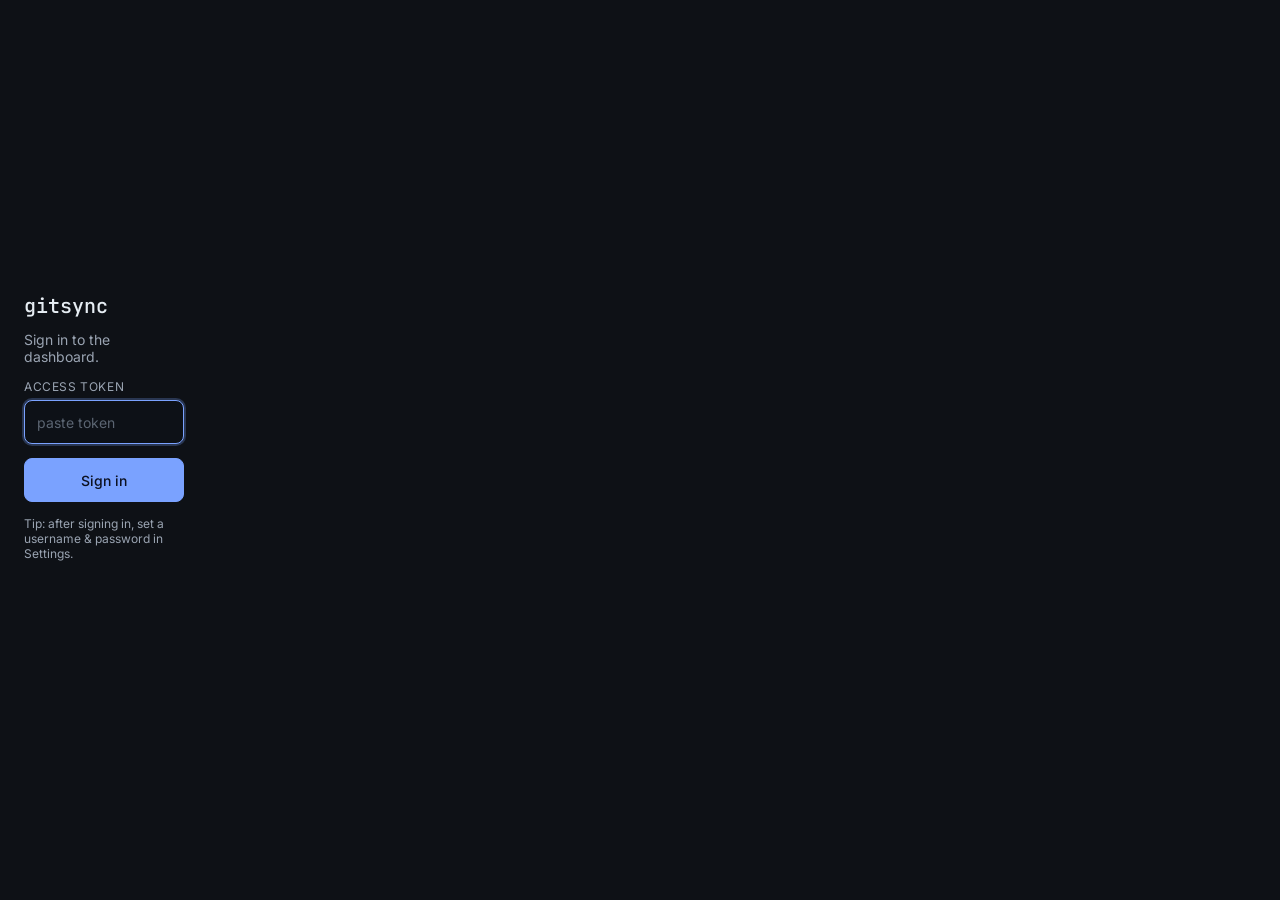
==== gitsync/webui/index.html @ 8d373f04 "Add web UI (gitsync web) and a Docker image Everything the TUI does, now from a browser on :7765, pl" ====
<!doctype html>
<html lang="en">
<head>
  <meta charset="utf-8">
  <meta name="viewport" content="width=device-width, initial-scale=1">
  <title>gitsync · Dashboard</title>
  <link rel="stylesheet" href="https://fonts.googleapis.com/css2?family=Inter:wght@400;500;600&family=JetBrains+Mono:wght@400;500&display=swap">
  <link rel="stylesheet" href="style.css">
</head>
<body data-page="dashboard">
  <div class="app" id="app"></div>
  <script src="app.js"></script>
  <script src="pages/dashboard.js"></script>
</body>
</html>
---- gitsync/webui/style.css ----
/* gitsync web UI — dark, terminal-flavoured.
   Base (vars, layout, components) is taken verbatim from the design
   reference so the two never drift; the "extended" section below adds
   forms, tables, state messages and viewers in the same language. */
:root{
  --bg:#0e1116; --side:#0b0e13; --panel:#161b22; --line:#262d37; --line2:#2f3947;
  --text:#e6edf3; --muted:#9aa4b2; --nav:#aab4c2; --accent:#7aa2ff;
  --ok:#4ade80; --bad:#f87171; --warn:#fbbf24;
  --sans:Inter,system-ui,sans-serif; --mono:"JetBrains Mono",ui-monospace,monospace;
}
*{box-sizing:border-box}
body{margin:0}
.app{display:grid;grid-template-columns:208px 1fr;min-height:100vh;background:var(--bg);color:var(--text);font:14px var(--sans)}

/* sidebar */
.side{border-right:1px solid var(--line);padding:20px 12px;display:flex;flex-direction:column;gap:4px;background:var(--side)}
.logo{font:500 16px var(--mono);padding:0 10px 16px}
.nav{display:block;padding:9px 10px;min-height:40px;border-radius:8px;color:var(--nav);text-decoration:none}
.nav:hover{background:#141a24}
.nav.on{background:#1b2230;color:#fff}

/* layout */
.main{padding:24px 28px;display:flex;flex-direction:column;gap:20px;min-width:0}
.bar{display:flex;justify-content:space-between;align-items:center;gap:12px;flex-wrap:wrap}
.actions{display:flex;gap:10px;flex-wrap:wrap}
h1{margin:0;font-size:22px;font-weight:600}
.sub{margin-top:4px}
.grid{display:grid;gap:16px;grid-template-columns:repeat(auto-fit,minmax(240px,1fr))}

/* components */
.btn{min-height:44px;padding:0 18px;border-radius:8px;border:1px solid var(--line2);background:var(--panel);color:var(--text);font:500 14px var(--sans);cursor:pointer}
.btn:hover{border-color:var(--accent)}
.btn:focus-visible{outline:2px solid var(--accent);outline-offset:2px}
.btn.primary{background:var(--accent);border-color:var(--accent);color:#0b1020}
.btn.danger{border-color:#7f2d2d;color:#fca5a5}
.btn.danger:hover{border-color:var(--bad)}
.btn.sm{min-height:34px;padding:0 12px;font-size:13px}
.btn:disabled{opacity:.5;cursor:not-allowed}
.card{background:var(--panel);border:1px solid var(--line);border-radius:12px;padding:16px;min-width:0}
.label{font-size:12px;color:var(--muted);text-transform:uppercase;letter-spacing:.06em;margin:0 0 10px}
.chip{display:inline-block;padding:3px 9px;margin:0 6px 6px 0;border:1px solid var(--line2);border-radius:99px;font-size:12px;color:#cbd5e1}
.chip.paused{border-style:dashed;border-color:#6b5a1f;color:var(--warn)}
.row{display:flex;justify-content:space-between;gap:12px;align-items:center}
.stack{display:flex;flex-direction:column;gap:10px}
.dot{display:inline-block;width:8px;height:8px;margin-right:8px;border-radius:50%;background:var(--ok);flex:none}
.dot.bad{background:var(--bad)}
.dot.warn{background:var(--warn)}
.dot.off{background:var(--muted)}
.progress{height:8px;border-radius:99px;background:var(--line);overflow:hidden}
.progress>span{display:block;height:100%;background:var(--accent);transition:width .2s}
.big{font-size:28px;font-weight:600}
.spark{margin-top:14px;letter-spacing:2px;color:var(--accent)}
.log{line-height:1.8;overflow-x:auto;white-space:nowrap}
.route-title{font-weight:600;font-size:16px}
.flow{display:flex;flex-wrap:wrap;gap:10px;align-items:center;margin-top:14px}

/* text helpers */
.mono{font-family:var(--mono);font-size:12.5px}
.ok{color:var(--ok)} .bad{color:var(--bad)} .warn{color:var(--warn)} .muted{color:var(--muted)}
a{color:var(--accent)}

/* phone width: sidebar becomes a scrolling tab strip */
@media (max-width:720px){
  .app{grid-template-columns:1fr}
  .side{flex-direction:row;overflow-x:auto;border-right:0;border-bottom:1px solid var(--line)}
  .logo{display:none}
  .nav{white-space:nowrap}
  .main{padding:16px}
}

/* ---------------------------------------------------------------- extended */

/* forms */
.field{display:flex;flex-direction:column;gap:6px;margin-bottom:14px}
.field>label{font-size:12px;color:var(--muted);text-transform:uppercase;letter-spacing:.05em}
.field .hint{font-size:12px;color:var(--muted)}
input[type=text],input[type=password],input[type=number],select,textarea{
  width:100%;min-height:44px;padding:0 12px;border-radius:8px;
  border:1px solid var(--line2);background:#0d1117;color:var(--text);
  font:14px var(--sans)}
textarea{min-height:80px;padding:10px 12px;resize:vertical;font-family:var(--mono);font-size:12.5px}
input:focus,select:focus,textarea:focus{outline:none;border-color:var(--accent);box-shadow:0 0 0 2px rgba(122,162,255,.25)}
input::placeholder{color:#5b6572}
.check{display:flex;align-items:center;gap:10px;min-height:44px}
.check input{width:18px;height:18px;accent-color:var(--accent)}
.form-grid{display:grid;gap:0 16px;grid-template-columns:1fr 1fr}
@media (max-width:720px){.form-grid{grid-template-columns:1fr}}

/* tables */
table{width:100%;border-collapse:collapse}
th,td{text-align:left;padding:10px 8px;border-bottom:1px solid var(--line);vertical-align:middle}
th{font-size:12px;color:var(--muted);text-transform:uppercase;letter-spacing:.05em;font-weight:500}
tr:last-child td{border-bottom:0}
td .mono{color:#cbd5e1}

/* badges */
.badge{display:inline-block;padding:2px 8px;border-radius:6px;font-size:12px;font-weight:500;border:1px solid var(--line2)}
.badge.ok{color:var(--ok);border-color:#24513a}
.badge.bad{color:var(--bad);border-color:#6b2b2b}
.badge.warn{color:var(--warn);border-color:#6b5a1f}
.badge.muted{color:var(--muted)}

/* state messages */
.state{padding:24px;text-align:center;color:var(--muted)}
.state.error{color:var(--bad)}
.empty{color:var(--muted);font-style:italic}
.spinner{display:inline-block;width:16px;height:16px;border:2px solid var(--line2);border-top-color:var(--accent);border-radius:50%;animation:spin .8s linear infinite;vertical-align:-3px;margin-right:8px}
@keyframes spin{to{transform:rotate(360deg)}}

/* toast */
#toast{position:fixed;left:50%;bottom:24px;transform:translateX(-50%);display:flex;flex-direction:column;gap:8px;z-index:50;pointer-events:none}
.toast{background:#1b2230;border:1px solid var(--line2);border-radius:10px;padding:10px 16px;font-size:13px;box-shadow:0 8px 24px rgba(0,0,0,.4);max-width:80vw}
.toast.ok{border-color:#24513a} .toast.bad{border-color:#6b2b2b} .toast.warn{border-color:#6b5a1f}

/* login gate */
.login-wrap{min-height:100vh;display:flex;align-items:center;justify-content:center;padding:24px}
.login{width:100%;max-width:380px}
.login .logo{font:500 20px var(--mono);padding:0 0 8px}

/* job / log viewer */
.viewer{background:#0d1117;border:1px solid var(--line);border-radius:10px;padding:12px;font-family:var(--mono);font-size:12.5px;line-height:1.7;max-height:60vh;overflow:auto;white-space:pre-wrap;word-break:break-word}
.viewer .l-ok{color:var(--ok)} .viewer .l-bad{color:var(--bad)} .viewer .l-warn{color:var(--warn)} .viewer .l-head{color:var(--text);font-weight:600}
.kv{display:grid;grid-template-columns:max-content 1fr;gap:6px 16px}
.kv dt{color:var(--muted)} .kv dd{margin:0}
.inline{display:flex;gap:10px;align-items:center;flex-wrap:wrap}
.grow{flex:1;min-width:0}
.nowrap{white-space:nowrap}
.mt{margin-top:14px} .mb{margin-bottom:14px}
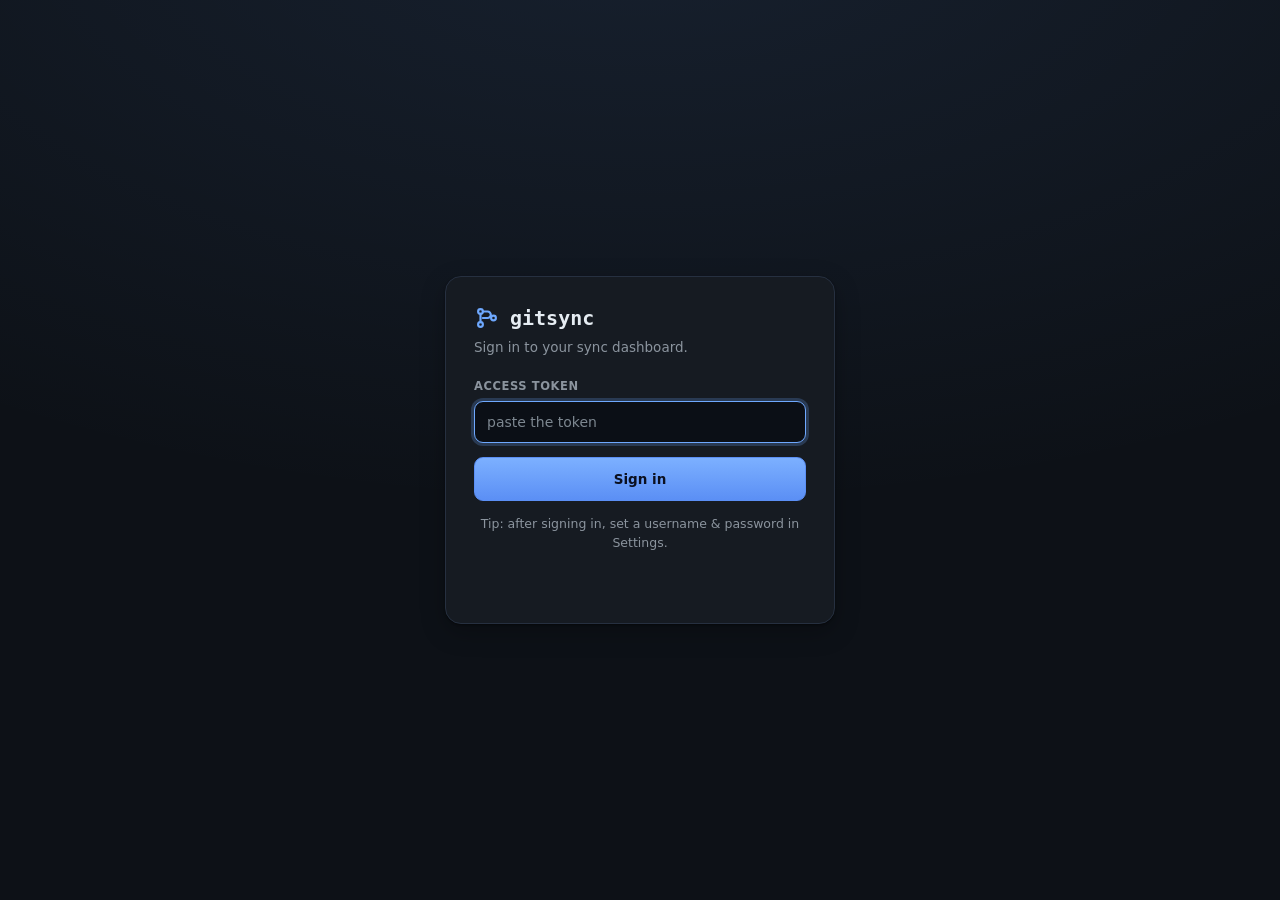
==== commit e70a29bb: "Review pass: fix every web-UI finding, harden, and 10/10 the UX (1.10.0) A fleet of reviewers (corre" ====
--- a/gitsync/webui/index.html
+++ b/gitsync/webui/index.html
@@ -4,7 +4,6 @@
   <meta charset="utf-8">
   <meta name="viewport" content="width=device-width, initial-scale=1">
   <title>gitsync · Dashboard</title>
-  <link rel="stylesheet" href="https://fonts.googleapis.com/css2?family=Inter:wght@400;500;600&family=JetBrains+Mono:wght@400;500&display=swap">
   <link rel="stylesheet" href="style.css">
 </head>
 <body data-page="dashboard">
--- a/gitsync/webui/style.css
+++ b/gitsync/webui/style.css
@@ -1,128 +1,195 @@
-/* gitsync web UI — dark, terminal-flavoured.
-   Base (vars, layout, components) is taken verbatim from the design
-   reference so the two never drift; the "extended" section below adds
-   forms, tables, state messages and viewers in the same language. */
+/* gitsync web UI — polished dark theme.
+   Keeps the design reference's variable + class names (so page renderers
+   keep working) and elevates everything: a real app shell (icon sidebar +
+   sticky top bar), refined cards/tables/forms, skeleton loaders, toasts. */
 :root{
-  --bg:#0e1116; --side:#0b0e13; --panel:#161b22; --line:#262d37; --line2:#2f3947;
-  --text:#e6edf3; --muted:#9aa4b2; --nav:#aab4c2; --accent:#7aa2ff;
-  --ok:#4ade80; --bad:#f87171; --warn:#fbbf24;
-  --sans:Inter,system-ui,sans-serif; --mono:"JetBrains Mono",ui-monospace,monospace;
+  --bg:#0d1117; --side:#010409; --panel:#161b22; --panel2:#1b2230; --hover:#1f2632;
+  --line:#263040; --line2:#333f4f;
+  --text:#e6edf3; --muted:#8b949e; --nav:#c9d1d9;
+  --accent:#6ea8fe; --accent-strong:#4f8ff7; --accent-ink:#0b1020;
+  --ok:#3fb950; --bad:#f85149; --warn:#d29922;
+  --sans:Inter,system-ui,-apple-system,Segoe UI,Roboto,sans-serif;
+  --mono:"JetBrains Mono",ui-monospace,SFMono-Regular,Menlo,monospace;
+  --shadow:0 1px 2px rgba(0,0,0,.4),0 8px 24px rgba(0,0,0,.25);
+  --radius:12px;
 }
 *{box-sizing:border-box}
-body{margin:0}
-.app{display:grid;grid-template-columns:208px 1fr;min-height:100vh;background:var(--bg);color:var(--text);font:14px var(--sans)}
+html,body{margin:0;padding:0}
+body{background:var(--bg);color:var(--text);font:14px/1.5 var(--sans);-webkit-font-smoothing:antialiased}
+a{color:var(--accent);text-decoration:none}
+a:hover{text-decoration:underline}
+
+/* ---------------------------------------------------------- app shell */
+.shell{display:grid;grid-template-columns:232px 1fr;min-height:100vh}
+.content{display:flex;flex-direction:column;min-width:0;min-height:100vh}
 
 /* sidebar */
-.side{border-right:1px solid var(--line);padding:20px 12px;display:flex;flex-direction:column;gap:4px;background:var(--side)}
-.logo{font:500 16px var(--mono);padding:0 10px 16px}
-.nav{display:block;padding:9px 10px;min-height:40px;border-radius:8px;color:var(--nav);text-decoration:none}
-.nav:hover{background:#141a24}
-.nav.on{background:#1b2230;color:#fff}
+.side{border-right:1px solid var(--line);padding:16px 12px;display:flex;flex-direction:column;gap:2px;background:var(--side);position:sticky;top:0;height:100vh;overflow-y:auto}
+.logo{font:600 17px var(--mono);padding:6px 10px 14px;display:flex;align-items:center;gap:9px;color:var(--text)}
+.logo .mark{width:22px;height:22px;color:var(--accent)}
+.nav{display:flex;align-items:center;gap:11px;padding:9px 10px;min-height:44px;border-radius:9px;color:var(--nav);font-weight:500;position:relative}
+.nav:hover{background:var(--hover);text-decoration:none}
+.nav svg{width:18px;height:18px;flex:none;opacity:.9}
+.nav.on{background:linear-gradient(90deg,rgba(110,168,254,.16),rgba(110,168,254,.04));color:#fff}
+.nav.on::before{content:"";position:absolute;left:0;top:8px;bottom:8px;width:3px;border-radius:0 3px 3px 0;background:var(--accent)}
+.nav.on svg{color:var(--accent);opacity:1}
+.side .foot{margin-top:auto;padding-top:14px;border-top:1px solid var(--line);display:flex;flex-direction:column;gap:2px}
+.side .foot .meta{font:500 11px var(--mono);color:var(--muted);padding:4px 10px 8px}
 
-/* layout */
-.main{padding:24px 28px;display:flex;flex-direction:column;gap:20px;min-width:0}
-.bar{display:flex;justify-content:space-between;align-items:center;gap:12px;flex-wrap:wrap}
-.actions{display:flex;gap:10px;flex-wrap:wrap}
-h1{margin:0;font-size:22px;font-weight:600}
-.sub{margin-top:4px}
-.grid{display:grid;gap:16px;grid-template-columns:repeat(auto-fit,minmax(240px,1fr))}
+/* top bar */
+.top{position:sticky;top:0;z-index:30;display:flex;align-items:center;gap:12px;padding:10px 22px;background:rgba(13,17,23,.82);backdrop-filter:blur(10px);border-bottom:1px solid var(--line)}
+.top .brand{font:600 15px var(--mono);display:flex;align-items:center;gap:8px;color:var(--text)}
+.top .brand svg{width:20px;height:20px;color:var(--accent)}
+.top .spacer{flex:1}
+.status{display:inline-flex;align-items:center;gap:8px;padding:5px 12px;border-radius:99px;background:var(--panel);border:1px solid var(--line);font-size:12.5px;color:var(--muted);white-space:nowrap}
+.status .pip{width:8px;height:8px;border-radius:50%;background:var(--muted);flex:none}
+.status.live .pip{background:var(--accent);box-shadow:0 0 0 0 rgba(110,168,254,.6);animation:pulse 1.4s infinite}
+.status.live{color:var(--text)}
+.status.ok .pip{background:var(--ok)}
+@keyframes pulse{70%{box-shadow:0 0 0 7px rgba(110,168,254,0)}100%{box-shadow:0 0 0 0 rgba(110,168,254,0)}}
+.topbar-progress{position:absolute;left:0;bottom:-1px;height:2px;width:0;background:linear-gradient(90deg,var(--accent),var(--accent-strong));transition:width .25s ease;z-index:31}
 
-/* components */
-.btn{min-height:44px;padding:0 18px;border-radius:8px;border:1px solid var(--line2);background:var(--panel);color:var(--text);font:500 14px var(--sans);cursor:pointer}
-.btn:hover{border-color:var(--accent)}
+/* main */
+.main{padding:24px 28px 48px;display:flex;flex-direction:column;gap:20px;min-width:0;flex:1}
+
+/* page header */
+.bar{display:flex;justify-content:space-between;align-items:flex-end;gap:14px;flex-wrap:wrap}
+.bar h1{margin:0;font-size:24px;font-weight:650;letter-spacing:-.01em}
+.bar .sub{margin-top:4px;color:var(--muted);font-size:13.5px}
+.actions{display:flex;gap:10px;flex-wrap:wrap;align-items:center}
+
+/* ---------------------------------------------------------- components */
+.btn{display:inline-flex;align-items:center;justify-content:center;gap:7px;min-height:44px;padding:0 16px;border-radius:9px;border:1px solid var(--line2);background:var(--panel);color:var(--text);font:550 13.5px var(--sans);cursor:pointer;transition:border-color .15s,background .15s,transform .05s;white-space:nowrap}
+.btn:hover{border-color:var(--accent);background:var(--hover)}
+.btn:active{transform:translateY(1px)}
 .btn:focus-visible{outline:2px solid var(--accent);outline-offset:2px}
-.btn.primary{background:var(--accent);border-color:var(--accent);color:#0b1020}
-.btn.danger{border-color:#7f2d2d;color:#fca5a5}
-.btn.danger:hover{border-color:var(--bad)}
-.btn.sm{min-height:34px;padding:0 12px;font-size:13px}
+.btn svg{width:16px;height:16px}
+.btn.primary{background:linear-gradient(180deg,#7cb0ff,#5b8ff5);border-color:#5b8ff5;color:var(--accent-ink);font-weight:650}
+.btn.primary:hover{filter:brightness(1.06)}
+.btn.danger{border-color:#5d2b2b;color:#ffb3b0}
+.btn.danger:hover{border-color:var(--bad);background:rgba(248,81,73,.08)}
+.btn.ghost{background:transparent}
+.btn.sm{min-height:40px;padding:0 12px;font-size:12.5px;border-radius:8px}
+.btn.icon{padding:0;width:40px;min-height:40px}
 .btn:disabled{opacity:.5;cursor:not-allowed}
-.card{background:var(--panel);border:1px solid var(--line);border-radius:12px;padding:16px;min-width:0}
-.label{font-size:12px;color:var(--muted);text-transform:uppercase;letter-spacing:.06em;margin:0 0 10px}
-.chip{display:inline-block;padding:3px 9px;margin:0 6px 6px 0;border:1px solid var(--line2);border-radius:99px;font-size:12px;color:#cbd5e1}
+
+.card{background:var(--panel);border:1px solid var(--line);border-radius:var(--radius);padding:18px;min-width:0;box-shadow:var(--shadow)}
+.card .card-head{display:flex;align-items:center;justify-content:space-between;gap:12px;margin-bottom:14px}
+.label{font-size:11.5px;color:var(--muted);text-transform:uppercase;letter-spacing:.07em;margin:0 0 10px;font-weight:600}
+.chip{display:inline-flex;align-items:center;gap:5px;padding:3px 10px;margin:0 6px 6px 0;border:1px solid var(--line2);border-radius:99px;font-size:12px;color:#cbd5e1;background:var(--panel2)}
 .chip.paused{border-style:dashed;border-color:#6b5a1f;color:var(--warn)}
 .row{display:flex;justify-content:space-between;gap:12px;align-items:center}
-.stack{display:flex;flex-direction:column;gap:10px}
-.dot{display:inline-block;width:8px;height:8px;margin-right:8px;border-radius:50%;background:var(--ok);flex:none}
-.dot.bad{background:var(--bad)}
-.dot.warn{background:var(--warn)}
-.dot.off{background:var(--muted)}
+.stack{display:flex;flex-direction:column;gap:12px}
+.dot{display:inline-block;width:9px;height:9px;margin-right:9px;border-radius:50%;background:var(--ok);flex:none;box-shadow:0 0 6px rgba(63,185,80,.5)}
+.dot.bad{background:var(--bad);box-shadow:0 0 6px rgba(248,81,73,.5)}
+.dot.warn{background:var(--warn);box-shadow:0 0 6px rgba(210,153,34,.5)}
+.dot.off{background:var(--muted);box-shadow:none}
 .progress{height:8px;border-radius:99px;background:var(--line);overflow:hidden}
-.progress>span{display:block;height:100%;background:var(--accent);transition:width .2s}
-.big{font-size:28px;font-weight:600}
-.spark{margin-top:14px;letter-spacing:2px;color:var(--accent)}
-.log{line-height:1.8;overflow-x:auto;white-space:nowrap}
+.progress>span{display:block;height:100%;background:linear-gradient(90deg,var(--accent),var(--accent-strong));transition:width .25s ease}
+.big{font-size:30px;font-weight:650;letter-spacing:-.02em}
+.spark{margin-top:14px;letter-spacing:2px;color:var(--accent);font-family:var(--mono)}
+.log{line-height:1.85;overflow-x:auto;white-space:nowrap;font-family:var(--mono);font-size:12.5px}
 .route-title{font-weight:600;font-size:16px}
-.flow{display:flex;flex-wrap:wrap;gap:10px;align-items:center;margin-top:14px}
+.flow{display:flex;flex-wrap:wrap;gap:8px;align-items:center;margin-top:12px}
+.grid{display:grid;gap:16px;grid-template-columns:repeat(auto-fit,minmax(250px,1fr))}
 
 /* text helpers */
 .mono{font-family:var(--mono);font-size:12.5px}
 .ok{color:var(--ok)} .bad{color:var(--bad)} .warn{color:var(--warn)} .muted{color:var(--muted)}
-a{color:var(--accent)}
+.nowrap{white-space:nowrap}
+.mt{margin-top:14px} .mb{margin-bottom:14px}
+.grow{flex:1;min-width:0}
 
-/* phone width: sidebar becomes a scrolling tab strip */
-@media (max-width:720px){
-  .app{grid-template-columns:1fr}
-  .side{flex-direction:row;overflow-x:auto;border-right:0;border-bottom:1px solid var(--line)}
-  .logo{display:none}
-  .nav{white-space:nowrap}
-  .main{padding:16px}
-}
+/* ---------------------------------------------------------- forms */
+.field{display:flex;flex-direction:column;gap:6px;margin-bottom:14px}
+.field>label{font-size:11.5px;color:var(--muted);text-transform:uppercase;letter-spacing:.05em;font-weight:600}
+.field .hint{font-size:12px;color:var(--muted)}
+input[type=text],input[type=password],input[type=number],select,textarea{width:100%;min-height:42px;padding:0 12px;border-radius:9px;border:1px solid var(--line2);background:#0b0f16;color:var(--text);font:14px var(--sans);transition:border-color .15s,box-shadow .15s}
+textarea{min-height:88px;padding:10px 12px;resize:vertical;font-family:var(--mono);font-size:12.5px}
+input:focus,select:focus,textarea:focus{outline:none;border-color:var(--accent);box-shadow:0 0 0 3px rgba(110,168,254,.22)}
+input::placeholder{color:#7d8790}
+select{appearance:none;background-image:url("data:image/svg+xml;utf8,<svg xmlns='http://www.w3.org/2000/svg' width='12' height='12' viewBox='0 0 24 24' fill='none' stroke='%238b949e' stroke-width='2.5'><path d='M6 9l6 6 6-6'/></svg>");background-repeat:no-repeat;background-position:right 12px center;padding-right:34px}
+.check{display:flex;align-items:center;gap:10px;min-height:42px;cursor:pointer}
+.check input{width:17px;height:17px;accent-color:var(--accent);flex:none}
+.form-grid{display:grid;gap:0 18px;grid-template-columns:1fr 1fr}
 
-/* ---------------------------------------------------------------- extended */
-
-/* forms */
-.field{display:flex;flex-direction:column;gap:6px;margin-bottom:14px}
-.field>label{font-size:12px;color:var(--muted);text-transform:uppercase;letter-spacing:.05em}
-.field .hint{font-size:12px;color:var(--muted)}
-input[type=text],input[type=password],input[type=number],select,textarea{
-  width:100%;min-height:44px;padding:0 12px;border-radius:8px;
-  border:1px solid var(--line2);background:#0d1117;color:var(--text);
-  font:14px var(--sans)}
-textarea{min-height:80px;padding:10px 12px;resize:vertical;font-family:var(--mono);font-size:12.5px}
-input:focus,select:focus,textarea:focus{outline:none;border-color:var(--accent);box-shadow:0 0 0 2px rgba(122,162,255,.25)}
-input::placeholder{color:#5b6572}
-.check{display:flex;align-items:center;gap:10px;min-height:44px}
-.check input{width:18px;height:18px;accent-color:var(--accent)}
-.form-grid{display:grid;gap:0 16px;grid-template-columns:1fr 1fr}
-@media (max-width:720px){.form-grid{grid-template-columns:1fr}}
-
-/* tables */
+/* ---------------------------------------------------------- tables */
 table{width:100%;border-collapse:collapse}
-th,td{text-align:left;padding:10px 8px;border-bottom:1px solid var(--line);vertical-align:middle}
-th{font-size:12px;color:var(--muted);text-transform:uppercase;letter-spacing:.05em;font-weight:500}
+th,td{text-align:left;padding:11px 10px;border-bottom:1px solid var(--line);vertical-align:middle}
+th{font-size:11.5px;color:var(--muted);text-transform:uppercase;letter-spacing:.05em;font-weight:600}
+tbody tr{transition:background .12s}
+tbody tr:hover{background:var(--hover)}
 tr:last-child td{border-bottom:0}
 td .mono{color:#cbd5e1}
 
-/* badges */
-.badge{display:inline-block;padding:2px 8px;border-radius:6px;font-size:12px;font-weight:500;border:1px solid var(--line2)}
-.badge.ok{color:var(--ok);border-color:#24513a}
-.badge.bad{color:var(--bad);border-color:#6b2b2b}
-.badge.warn{color:var(--warn);border-color:#6b5a1f}
+/* ---------------------------------------------------------- badges */
+.badge{display:inline-flex;align-items:center;gap:5px;padding:2px 9px;border-radius:7px;font-size:12px;font-weight:600;border:1px solid var(--line2);background:var(--panel2)}
+.badge.ok{color:var(--ok);border-color:#24513a;background:rgba(63,185,80,.08)}
+.badge.bad{color:var(--bad);border-color:#5d2b2b;background:rgba(248,81,73,.08)}
+.badge.warn{color:var(--warn);border-color:#5d4a1f;background:rgba(210,153,34,.08)}
 .badge.muted{color:var(--muted)}
 
-/* state messages */
-.state{padding:24px;text-align:center;color:var(--muted)}
+/* ---------------------------------------------------------- states */
+.state{padding:28px;text-align:center;color:var(--muted)}
 .state.error{color:var(--bad)}
 .empty{color:var(--muted);font-style:italic}
-.spinner{display:inline-block;width:16px;height:16px;border:2px solid var(--line2);border-top-color:var(--accent);border-radius:50%;animation:spin .8s linear infinite;vertical-align:-3px;margin-right:8px}
+.empty-state{text-align:center;padding:36px 20px;color:var(--muted)}
+.empty-state svg{width:40px;height:40px;margin-bottom:12px;opacity:.5}
+.empty-state .t{font-weight:600;color:var(--text);margin-bottom:4px}
+.spinner{display:inline-block;width:16px;height:16px;border:2px solid var(--line2);border-top-color:var(--accent);border-radius:50%;animation:spin .7s linear infinite;vertical-align:-3px;margin-right:8px}
 @keyframes spin{to{transform:rotate(360deg)}}
 
-/* toast */
-#toast{position:fixed;left:50%;bottom:24px;transform:translateX(-50%);display:flex;flex-direction:column;gap:8px;z-index:50;pointer-events:none}
-.toast{background:#1b2230;border:1px solid var(--line2);border-radius:10px;padding:10px 16px;font-size:13px;box-shadow:0 8px 24px rgba(0,0,0,.4);max-width:80vw}
-.toast.ok{border-color:#24513a} .toast.bad{border-color:#6b2b2b} .toast.warn{border-color:#6b5a1f}
+/* skeleton loaders */
+.skel{background:linear-gradient(90deg,var(--panel2) 25%,var(--line) 37%,var(--panel2) 63%);background-size:400% 100%;animation:shimmer 1.4s ease infinite;border-radius:6px;height:12px}
+.skel.w40{width:40%} .skel.w60{width:60%} .skel.w80{width:80%} .skel.title{height:18px;width:50%;margin-bottom:14px}
+.skel-row{height:14px;margin-bottom:10px}
+@keyframes shimmer{0%{background-position:100% 50%}100%{background-position:0 50%}}
+.skel-card{padding:18px}
 
-/* login gate */
-.login-wrap{min-height:100vh;display:flex;align-items:center;justify-content:center;padding:24px}
-.login{width:100%;max-width:380px}
-.login .logo{font:500 20px var(--mono);padding:0 0 8px}
-
-/* job / log viewer */
-.viewer{background:#0d1117;border:1px solid var(--line);border-radius:10px;padding:12px;font-family:var(--mono);font-size:12.5px;line-height:1.7;max-height:60vh;overflow:auto;white-space:pre-wrap;word-break:break-word}
+/* ---------------------------------------------------------- viewers */
+.viewer{background:#0b0f16;border:1px solid var(--line);border-radius:10px;padding:14px;font-family:var(--mono);font-size:12.5px;line-height:1.75;max-height:60vh;overflow:auto;white-space:pre-wrap;word-break:break-word}
 .viewer .l-ok{color:var(--ok)} .viewer .l-bad{color:var(--bad)} .viewer .l-warn{color:var(--warn)} .viewer .l-head{color:var(--text);font-weight:600}
-.kv{display:grid;grid-template-columns:max-content 1fr;gap:6px 16px}
+.kv{display:grid;grid-template-columns:max-content 1fr;gap:7px 18px}
 .kv dt{color:var(--muted)} .kv dd{margin:0}
 .inline{display:flex;gap:10px;align-items:center;flex-wrap:wrap}
-.grow{flex:1;min-width:0}
-.nowrap{white-space:nowrap}
-.mt{margin-top:14px} .mb{margin-bottom:14px}
+
+/* ---------------------------------------------------------- toasts */
+#toast{position:fixed;top:16px;right:16px;display:flex;flex-direction:column;gap:10px;z-index:100;pointer-events:none;max-width:min(360px,90vw)}
+.toast{display:flex;align-items:center;gap:10px;background:var(--panel2);border:1px solid var(--line2);border-left-width:3px;border-radius:10px;padding:11px 15px;font-size:13px;box-shadow:var(--shadow);animation:toastin .25s ease}
+.toast.ok{border-left-color:var(--ok)} .toast.bad{border-left-color:var(--bad)} .toast.warn{border-left-color:var(--warn)}
+.toast svg{width:17px;height:17px;flex:none}
+.toast.ok svg{color:var(--ok)} .toast.bad svg{color:var(--bad)} .toast.warn svg{color:var(--warn)}
+@keyframes toastin{from{opacity:0;transform:translateX(20px)}to{opacity:1;transform:none}}
+
+/* ---------------------------------------------------------- login */
+.login-wrap{min-height:100vh;display:flex;align-items:center;justify-content:center;padding:24px;background:radial-gradient(1200px 600px at 50% -10%,rgba(110,168,254,.10),transparent)}
+.login{width:100%;max-width:390px;background:var(--panel);border:1px solid var(--line);border-radius:16px;padding:28px;box-shadow:var(--shadow)}
+.login .logo{font:600 20px var(--mono);padding:0 0 6px;display:flex;align-items:center;gap:10px}
+.login .logo .mark{width:26px;height:26px;color:var(--accent)}
+.login .lead{color:var(--muted);font-size:13.5px;margin:0 0 20px}
+
+/* ---------------------------------------------------------- responsive */
+@media (max-width:860px){
+  .shell{grid-template-columns:1fr}
+  .side{position:static;height:auto;flex-direction:row;overflow-x:auto;border-right:0;border-bottom:1px solid var(--line);padding:8px 10px;gap:4px}
+  .side .logo,.side .foot{display:none}
+  .nav{white-space:nowrap;min-height:40px}
+  .nav.on::before{display:none}
+  .main{padding:16px}
+  .top{padding:9px 14px}
+  .top .status{font-size:11.5px;padding:4px 9px;max-width:42vw;overflow:hidden;text-overflow:ellipsis}
+  .form-grid{grid-template-columns:1fr}
+}
+
+/* skip link + skip target */
+.skip{position:absolute;left:-9999px;top:0;z-index:200;background:var(--accent);color:var(--accent-ink);padding:10px 16px;border-radius:0 0 8px 0;font-weight:600}
+.skip:focus{left:0}
+#main:focus{outline:none}
+
+/* respect reduced-motion: stop the infinite pip/shimmer animations */
+@media (prefers-reduced-motion: reduce){
+  .status.live .pip{animation:none}
+  .skel{animation:none}
+  .toast{animation:none}
+  .btn,.progress>span{transition:none}
+}
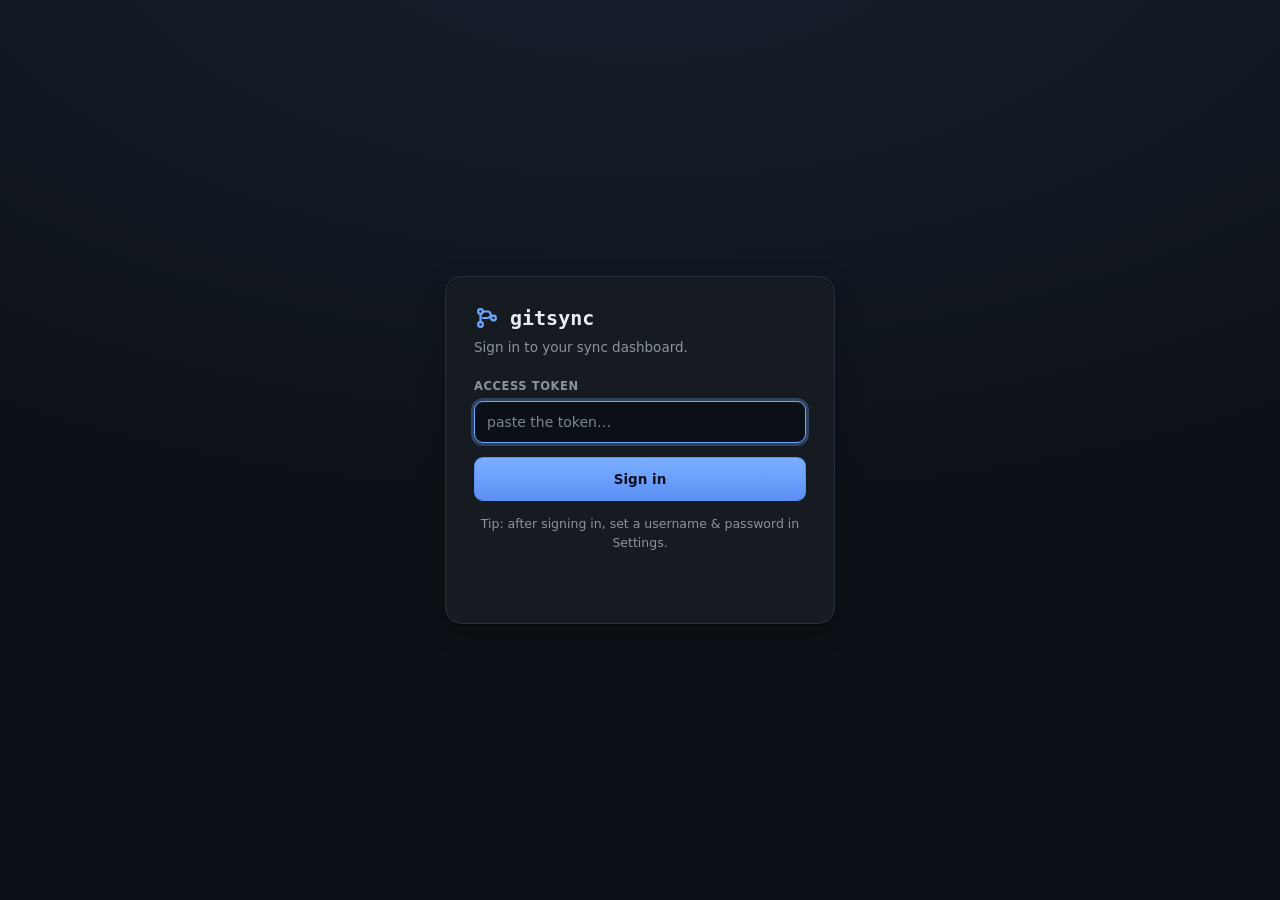
==== commit 88510e9f: "Align Web UI with Web Interface Guidelines and polish UX to 10/10 (1.9.8) Comprehensive design, a11y" ====
--- a/gitsync/webui/index.html
+++ b/gitsync/webui/index.html
@@ -1,8 +1,10 @@
 <!doctype html>
-<html lang="en">
+<html lang="en" style="color-scheme: dark">
 <head>
   <meta charset="utf-8">
   <meta name="viewport" content="width=device-width, initial-scale=1">
+  <meta name="color-scheme" content="dark">
+  <meta name="theme-color" content="#0d1117">
   <title>gitsync · Dashboard</title>
   <link rel="stylesheet" href="style.css">
 </head>
--- a/gitsync/webui/style.css
+++ b/gitsync/webui/style.css
@@ -3,6 +3,7 @@
    keep working) and elevates everything: a real app shell (icon sidebar +
    sticky top bar), refined cards/tables/forms, skeleton loaders, toasts. */
 :root{
+  color-scheme:dark;
   --bg:#0d1117; --side:#010409; --panel:#161b22; --panel2:#1b2230; --hover:#1f2632;
   --line:#263040; --line2:#333f4f;
   --text:#e6edf3; --muted:#8b949e; --nav:#c9d1d9;
@@ -14,7 +15,7 @@
   --radius:12px;
 }
 *{box-sizing:border-box}
-html,body{margin:0;padding:0}
+html,body{margin:0;padding:0;touch-action:manipulation;-webkit-tap-highlight-color:transparent}
 body{background:var(--bg);color:var(--text);font:14px/1.5 var(--sans);-webkit-font-smoothing:antialiased}
 a{color:var(--accent);text-decoration:none}
 a:hover{text-decoration:underline}
@@ -54,7 +55,7 @@
 
 /* page header */
 .bar{display:flex;justify-content:space-between;align-items:flex-end;gap:14px;flex-wrap:wrap}
-.bar h1{margin:0;font-size:24px;font-weight:650;letter-spacing:-.01em}
+.bar h1{margin:0;font-size:24px;font-weight:650;letter-spacing:-.01em;text-wrap:balance}
 .bar .sub{margin-top:4px;color:var(--muted);font-size:13.5px}
 .actions{display:flex;gap:10px;flex-wrap:wrap;align-items:center}
 
@@ -89,12 +90,13 @@
 .big{font-size:30px;font-weight:650;letter-spacing:-.02em}
 .spark{margin-top:14px;letter-spacing:2px;color:var(--accent);font-family:var(--mono)}
 .log{line-height:1.85;overflow-x:auto;white-space:nowrap;font-family:var(--mono);font-size:12.5px}
-.route-title{font-weight:600;font-size:16px}
+.route-title{font-weight:600;font-size:16px;text-wrap:balance}
 .flow{display:flex;flex-wrap:wrap;gap:8px;align-items:center;margin-top:12px}
 .grid{display:grid;gap:16px;grid-template-columns:repeat(auto-fit,minmax(250px,1fr))}
 
 /* text helpers */
-.mono{font-family:var(--mono);font-size:12.5px}
+.mono{font-family:var(--mono);font-size:12.5px;font-variant-numeric:tabular-nums}
+table,.status,.badge,.big,.chip,.kv{font-variant-numeric:tabular-nums}
 .ok{color:var(--ok)} .bad{color:var(--bad)} .warn{color:var(--warn)} .muted{color:var(--muted)}
 .nowrap{white-space:nowrap}
 .mt{margin-top:14px} .mb{margin-bottom:14px}
@@ -106,7 +108,8 @@
 .field .hint{font-size:12px;color:var(--muted)}
 input[type=text],input[type=password],input[type=number],select,textarea{width:100%;min-height:42px;padding:0 12px;border-radius:9px;border:1px solid var(--line2);background:#0b0f16;color:var(--text);font:14px var(--sans);transition:border-color .15s,box-shadow .15s}
 textarea{min-height:88px;padding:10px 12px;resize:vertical;font-family:var(--mono);font-size:12.5px}
-input:focus,select:focus,textarea:focus{outline:none;border-color:var(--accent);box-shadow:0 0 0 3px rgba(110,168,254,.22)}
+input:focus,select:focus,textarea:focus{border-color:var(--accent)}
+input:focus-visible,select:focus-visible,textarea:focus-visible{outline:none;border-color:var(--accent);box-shadow:0 0 0 3px rgba(110,168,254,.28)}
 input::placeholder{color:#7d8790}
 select{appearance:none;background-image:url("data:image/svg+xml;utf8,<svg xmlns='http://www.w3.org/2000/svg' width='12' height='12' viewBox='0 0 24 24' fill='none' stroke='%238b949e' stroke-width='2.5'><path d='M6 9l6 6 6-6'/></svg>");background-repeat:no-repeat;background-position:right 12px center;padding-right:34px}
 .check{display:flex;align-items:center;gap:10px;min-height:42px;cursor:pointer}
@@ -185,11 +188,24 @@
 .skip{position:absolute;left:-9999px;top:0;z-index:200;background:var(--accent);color:var(--accent-ink);padding:10px 16px;border-radius:0 0 8px 0;font-weight:600}
 .skip:focus{left:0}
 #main:focus{outline:none}
+#main:focus-visible{outline:2px solid var(--accent);outline-offset:2px}
+
+/* modal */
+.modal-backdrop{position:fixed;inset:0;background:rgba(0,0,0,.68);backdrop-filter:blur(6px);display:flex;align-items:center;justify-content:center;padding:18px;z-index:150;animation:fadein .15s ease}
+.modal{background:var(--panel);border:1px solid var(--line2);border-radius:14px;box-shadow:var(--shadow),0 20px 48px rgba(0,0,0,.5);width:100%;max-width:440px;overflow:hidden;animation:popin .18s cubic-bezier(.16,1,.3,1)}
+.modal-head{display:flex;align-items:center;justify-content:space-between;gap:12px;padding:16px 20px;border-bottom:1px solid var(--line)}
+.modal-title{font-size:15.5px;font-weight:650;margin:0;color:var(--text);text-wrap:balance}
+.modal-body{padding:18px 20px;color:var(--nav);font-size:13.5px;line-height:1.55}
+.modal-foot{display:flex;align-items:center;justify-content:flex-end;gap:10px;padding:14px 20px;border-top:1px solid var(--line);background:var(--panel2)}
+@keyframes fadein{from{opacity:0}to{opacity:1}}
+@keyframes popin{from{opacity:0;transform:scale(.96)}to{opacity:1;transform:none}}
 
 /* respect reduced-motion: stop the infinite pip/shimmer animations */
 @media (prefers-reduced-motion: reduce){
   .status.live .pip{animation:none}
   .skel{animation:none}
   .toast{animation:none}
+  .spinner{animation:none}
+  .modal-backdrop,.modal{animation:none;transition:none}
   .btn,.progress>span{transition:none}
 }
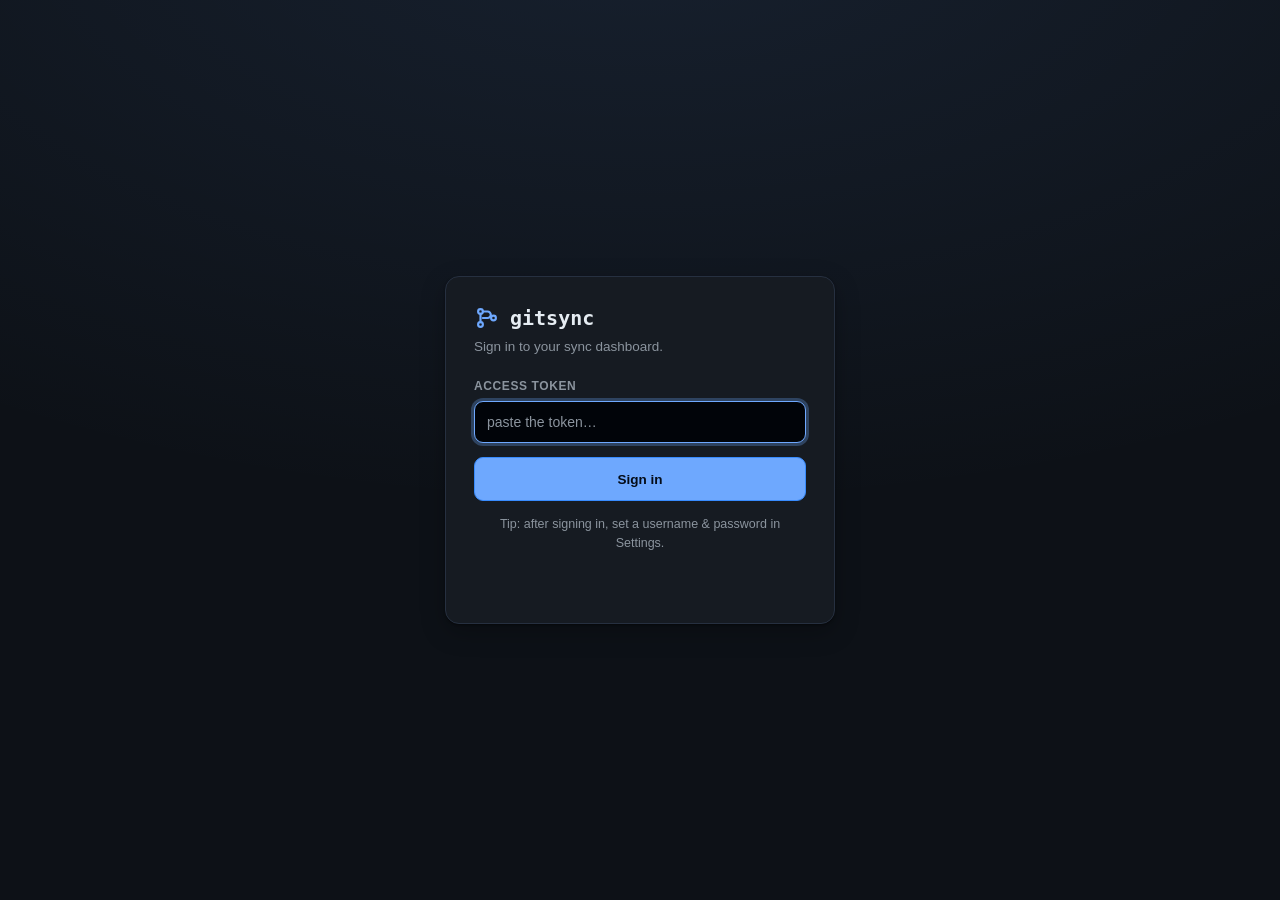
==== commit 4ef9248f: "polish(webui): favicon, dashboard version, card-label and quick-ref layout Found by driving the real" ====
--- a/gitsync/webui/index.html
+++ b/gitsync/webui/index.html
@@ -7,6 +7,7 @@
   <meta name="theme-color" content="#0d1117">
   <title>gitsync · Dashboard</title>
   <link rel="stylesheet" href="style.css">
+  <link rel="icon" href="data:image/svg+xml,%3Csvg xmlns='http://www.w3.org/2000/svg' viewBox='0 0 24 24' fill='none' stroke='%236ea8fe' stroke-width='2' stroke-linecap='round'%3E%3Ccircle cx='6' cy='6' r='2.2'/%3E%3Ccircle cx='6' cy='18' r='2.2'/%3E%3Ccircle cx='18' cy='12' r='2.2'/%3E%3Cpath d='M6 8.2v7.6M8.2 6h4.3a3 3 0 0 1 3 3v0a3 3 0 0 1-3 3H8.2'/%3E%3C/svg%3E">
 </head>
 <body data-page="dashboard">
   <div class="app" id="app"></div>
--- a/gitsync/webui/style.css
+++ b/gitsync/webui/style.css
@@ -7,15 +7,24 @@
   --bg:#0d1117; --side:#010409; --panel:#161b22; --panel2:#1b2230; --hover:#1f2632;
   --line:#263040; --line2:#333f4f;
   --text:#e6edf3; --muted:#8b949e; --nav:#c9d1d9;
-  --accent:#6ea8fe; --accent-strong:#4f8ff7; --accent-ink:#0b1020;
+  --accent:#6ea8fe; --accent-strong:#388bfd; --accent-ink:#040c18;
   --ok:#3fb950; --bad:#f85149; --warn:#d29922;
-  --sans:Inter,system-ui,-apple-system,Segoe UI,Roboto,sans-serif;
-  --mono:"JetBrains Mono",ui-monospace,SFMono-Regular,Menlo,monospace;
+  --sans:-apple-system,BlinkMacSystemFont,"Segoe UI",Helvetica,Arial,sans-serif;
+  --mono:ui-monospace,SFMono-Regular,"SF Mono",Menlo,Consolas,monospace;
   --shadow:0 1px 2px rgba(0,0,0,.4),0 8px 24px rgba(0,0,0,.25);
+  --radius-sm:4px;
+  --radius-md:9px;
   --radius:12px;
+  --radius-modal:14px;
+  --radius-pill:99px;
 }
 *{box-sizing:border-box}
-html,body{margin:0;padding:0;touch-action:manipulation;-webkit-tap-highlight-color:transparent}
+::selection{background:rgba(110,168,254,.25);color:var(--text)}
+::-webkit-scrollbar{width:8px;height:8px}
+::-webkit-scrollbar-track{background:var(--bg)}
+::-webkit-scrollbar-thumb{background:var(--line2);border-radius:4px}
+::-webkit-scrollbar-thumb:hover{background:var(--muted)}
+html,body{margin:0;padding:0;touch-action:manipulation;-webkit-tap-highlight-color:transparent;caret-color:var(--accent)}
 body{background:var(--bg);color:var(--text);font:14px/1.5 var(--sans);-webkit-font-smoothing:antialiased}
 a{color:var(--accent);text-decoration:none}
 a:hover{text-decoration:underline}
@@ -31,8 +40,8 @@
 .nav{display:flex;align-items:center;gap:11px;padding:9px 10px;min-height:44px;border-radius:9px;color:var(--nav);font-weight:500;position:relative}
 .nav:hover{background:var(--hover);text-decoration:none}
 .nav svg{width:18px;height:18px;flex:none;opacity:.9}
-.nav.on{background:linear-gradient(90deg,rgba(110,168,254,.16),rgba(110,168,254,.04));color:#fff}
-.nav.on::before{content:"";position:absolute;left:0;top:8px;bottom:8px;width:3px;border-radius:0 3px 3px 0;background:var(--accent)}
+.nav.on{background:linear-gradient(90deg,rgba(110,168,254,.16),rgba(110,168,254,.04));color:var(--text)}
+.nav.on::before{content:"";position:absolute;left:0;top:8px;bottom:8px;width:3px;border-radius:0 var(--radius-sm) var(--radius-sm) 0;background:var(--accent)}
 .nav.on svg{color:var(--accent);opacity:1}
 .side .foot{margin-top:auto;padding-top:14px;border-top:1px solid var(--line);display:flex;flex-direction:column;gap:2px}
 .side .foot .meta{font:500 11px var(--mono);color:var(--muted);padding:4px 10px 8px}
@@ -60,31 +69,52 @@
 .actions{display:flex;gap:10px;flex-wrap:wrap;align-items:center}
 
 /* ---------------------------------------------------------- components */
-.btn{display:inline-flex;align-items:center;justify-content:center;gap:7px;min-height:44px;padding:0 16px;border-radius:9px;border:1px solid var(--line2);background:var(--panel);color:var(--text);font:550 13.5px var(--sans);cursor:pointer;transition:border-color .15s,background .15s,transform .05s;white-space:nowrap}
+.btn{display:inline-flex;align-items:center;justify-content:center;gap:7px;min-height:44px;padding:0 16px;border-radius:var(--radius-md);border:1px solid var(--line2);background:var(--panel);color:var(--text);font:550 13.5px var(--sans);cursor:pointer;transition:border-color .15s,background .15s,transform .05s;white-space:nowrap}
 .btn:hover{border-color:var(--accent);background:var(--hover)}
 .btn:active{transform:translateY(1px)}
 .btn:focus-visible{outline:2px solid var(--accent);outline-offset:2px}
 .btn svg{width:16px;height:16px}
-.btn.primary{background:linear-gradient(180deg,#7cb0ff,#5b8ff5);border-color:#5b8ff5;color:var(--accent-ink);font-weight:650}
-.btn.primary:hover{filter:brightness(1.06)}
-.btn.danger{border-color:#5d2b2b;color:#ffb3b0}
-.btn.danger:hover{border-color:var(--bad);background:rgba(248,81,73,.08)}
+.btn.primary{background:var(--accent);border-color:var(--accent-strong);color:var(--accent-ink);font-weight:650}
+.btn.primary:hover{background:var(--accent-strong);border-color:var(--accent-strong)}
+.btn.danger{border-color:rgba(248,81,73,.35);background:rgba(248,81,73,.08);color:var(--bad)}
+.btn.danger:hover{border-color:var(--bad);background:rgba(248,81,73,.16)}
+.btn.warn,.btn.btn-warn{border-color:rgba(210,153,34,.35);background:rgba(210,153,34,.08);color:var(--warn)}
+.btn.warn:hover,.btn.btn-warn:hover{border-color:var(--warn);background:rgba(210,153,34,.16)}
 .btn.ghost{background:transparent}
-.btn.sm{min-height:40px;padding:0 12px;font-size:12.5px;border-radius:8px}
+.btn.sm,.btn.btn-sm{min-height:36px;padding:0 12px;font-size:12.5px;border-radius:var(--radius-md)}
 .btn.icon{padding:0;width:40px;min-height:40px}
 .btn:disabled{opacity:.5;cursor:not-allowed}
+.btn-link{background:none;border:none;padding:0;font:inherit;color:var(--accent);text-decoration:underline;cursor:pointer;display:inline}
+.btn-link:hover{color:var(--text)}
 
 .card{background:var(--panel);border:1px solid var(--line);border-radius:var(--radius);padding:18px;min-width:0;box-shadow:var(--shadow)}
 .card .card-head{display:flex;align-items:center;justify-content:space-between;gap:12px;margin-bottom:14px}
-.label{font-size:11.5px;color:var(--muted);text-transform:uppercase;letter-spacing:.07em;margin:0 0 10px;font-weight:600}
-.chip{display:inline-flex;align-items:center;gap:5px;padding:3px 10px;margin:0 6px 6px 0;border:1px solid var(--line2);border-radius:99px;font-size:12px;color:#cbd5e1;background:var(--panel2)}
-.chip.paused{border-style:dashed;border-color:#6b5a1f;color:var(--warn)}
+/* minimise: hide everything after the label row (the label is the only
+   direct <p class="label"> child of a card) */
+.card.collapsed>:not(.label){display:none}
+.card.collapsed{padding-bottom:8px}
+.min{background:transparent;border:0;color:var(--muted);cursor:pointer;padding:1px 3px;line-height:0;border-radius:var(--radius-sm);margin-left:auto}
+.min:hover{color:var(--text)}
+.min svg{width:14px;height:14px}
+.linkbtn{background:none;border:0;padding:0;font:inherit;color:inherit;cursor:pointer;text-align:left}
+.linkbtn:hover{color:var(--accent)}
+/* quick-reference rows: command and description align, wrap cleanly on phones */
+.qr{display:flex;flex-wrap:wrap;gap:2px 14px;align-items:baseline}
+.qr .c{font-weight:600;color:var(--text);white-space:nowrap}
+.qr .d{color:var(--muted)}
+.repo-list{margin:6px 0 0;padding:2px 0 2px 22px;display:flex;flex-direction:column;gap:1px;font-family:var(--mono);font-size:12px;color:var(--nav);max-height:260px;overflow:auto}
+.repo-list .r{display:flex;justify-content:space-between;gap:10px}
+.card .log{max-height:340px;overflow-y:auto}
+.label{font-size:12px;color:var(--muted);text-transform:uppercase;letter-spacing:.05em;margin:0 0 10px;font-weight:600;display:flex;align-items:center;gap:8px;flex-wrap:wrap}
+.label a{margin-left:auto}
+.chip{display:inline-flex;align-items:center;gap:5px;padding:3px 10px;margin:0 6px 6px 0;border:1px solid var(--line2);border-radius:var(--radius-pill);font-size:12px;color:var(--nav);background:var(--panel2)}
+.chip.paused{border-style:dashed;border-color:rgba(210,153,34,.35);color:var(--warn)}
 .row{display:flex;justify-content:space-between;gap:12px;align-items:center}
 .stack{display:flex;flex-direction:column;gap:12px}
-.dot{display:inline-block;width:9px;height:9px;margin-right:9px;border-radius:50%;background:var(--ok);flex:none;box-shadow:0 0 6px rgba(63,185,80,.5)}
-.dot.bad{background:var(--bad);box-shadow:0 0 6px rgba(248,81,73,.5)}
-.dot.warn{background:var(--warn);box-shadow:0 0 6px rgba(210,153,34,.5)}
-.dot.off{background:var(--muted);box-shadow:none}
+.dot{display:inline-block;width:9px;height:9px;margin-right:9px;border-radius:50%;background:var(--ok);flex:none}
+.dot.bad{background:var(--bad)}
+.dot.warn{background:var(--warn)}
+.dot.off{background:var(--muted)}
 .progress{height:8px;border-radius:99px;background:var(--line);overflow:hidden}
 .progress>span{display:block;height:100%;background:linear-gradient(90deg,var(--accent),var(--accent-strong));transition:width .25s ease}
 .big{font-size:30px;font-weight:650;letter-spacing:-.02em}
@@ -95,7 +125,7 @@
 .grid{display:grid;gap:16px;grid-template-columns:repeat(auto-fit,minmax(250px,1fr))}
 
 /* text helpers */
-.mono{font-family:var(--mono);font-size:12.5px;font-variant-numeric:tabular-nums}
+.mono{font-family:var(--mono);font-size:12.5px;font-variant-numeric:tabular-nums;overflow-wrap:anywhere;word-break:break-word}
 table,.status,.badge,.big,.chip,.kv{font-variant-numeric:tabular-nums}
 .ok{color:var(--ok)} .bad{color:var(--bad)} .warn{color:var(--warn)} .muted{color:var(--muted)}
 .nowrap{white-space:nowrap}
@@ -104,13 +134,13 @@
 
 /* ---------------------------------------------------------- forms */
 .field{display:flex;flex-direction:column;gap:6px;margin-bottom:14px}
-.field>label{font-size:11.5px;color:var(--muted);text-transform:uppercase;letter-spacing:.05em;font-weight:600}
+.field>label{font-size:12px;color:var(--muted);text-transform:uppercase;letter-spacing:.05em;font-weight:600}
 .field .hint{font-size:12px;color:var(--muted)}
-input[type=text],input[type=password],input[type=number],select,textarea{width:100%;min-height:42px;padding:0 12px;border-radius:9px;border:1px solid var(--line2);background:#0b0f16;color:var(--text);font:14px var(--sans);transition:border-color .15s,box-shadow .15s}
+input[type=text],input[type=password],input[type=number],select,textarea{width:100%;min-height:42px;padding:0 12px;border-radius:var(--radius-md);border:1px solid var(--line2);background:var(--side);color:var(--text);font:14px var(--sans);transition:border-color .15s,box-shadow .15s}
 textarea{min-height:88px;padding:10px 12px;resize:vertical;font-family:var(--mono);font-size:12.5px}
 input:focus,select:focus,textarea:focus{border-color:var(--accent)}
 input:focus-visible,select:focus-visible,textarea:focus-visible{outline:none;border-color:var(--accent);box-shadow:0 0 0 3px rgba(110,168,254,.28)}
-input::placeholder{color:#7d8790}
+input::placeholder{color:var(--muted)}
 select{appearance:none;background-image:url("data:image/svg+xml;utf8,<svg xmlns='http://www.w3.org/2000/svg' width='12' height='12' viewBox='0 0 24 24' fill='none' stroke='%238b949e' stroke-width='2.5'><path d='M6 9l6 6 6-6'/></svg>");background-repeat:no-repeat;background-position:right 12px center;padding-right:34px}
 .check{display:flex;align-items:center;gap:10px;min-height:42px;cursor:pointer}
 .check input{width:17px;height:17px;accent-color:var(--accent);flex:none}
@@ -118,18 +148,18 @@
 
 /* ---------------------------------------------------------- tables */
 table{width:100%;border-collapse:collapse}
-th,td{text-align:left;padding:11px 10px;border-bottom:1px solid var(--line);vertical-align:middle}
-th{font-size:11.5px;color:var(--muted);text-transform:uppercase;letter-spacing:.05em;font-weight:600}
+th,td{text-align:left;padding:11px 10px;border-bottom:1px solid var(--line);vertical-align:middle;white-space:nowrap}
+th{font-size:12px;color:var(--muted);text-transform:uppercase;letter-spacing:.05em;font-weight:600}
 tbody tr{transition:background .12s}
 tbody tr:hover{background:var(--hover)}
 tr:last-child td{border-bottom:0}
-td .mono{color:#cbd5e1}
+td .mono{color:var(--nav)}
 
 /* ---------------------------------------------------------- badges */
-.badge{display:inline-flex;align-items:center;gap:5px;padding:2px 9px;border-radius:7px;font-size:12px;font-weight:600;border:1px solid var(--line2);background:var(--panel2)}
-.badge.ok{color:var(--ok);border-color:#24513a;background:rgba(63,185,80,.08)}
-.badge.bad{color:var(--bad);border-color:#5d2b2b;background:rgba(248,81,73,.08)}
-.badge.warn{color:var(--warn);border-color:#5d4a1f;background:rgba(210,153,34,.08)}
+.badge{display:inline-flex;align-items:center;gap:5px;padding:2px 9px;border-radius:var(--radius-sm);font-size:12px;font-weight:600;border:1px solid var(--line2);background:var(--panel2)}
+.badge.ok{color:var(--ok);border-color:rgba(63,185,80,.35);background:rgba(63,185,80,.08)}
+.badge.bad{color:var(--bad);border-color:rgba(248,81,73,.35);background:rgba(248,81,73,.08)}
+.badge.warn{color:var(--warn);border-color:rgba(210,153,34,.35);background:rgba(210,153,34,.08)}
 .badge.muted{color:var(--muted)}
 
 /* ---------------------------------------------------------- states */
@@ -143,14 +173,14 @@
 @keyframes spin{to{transform:rotate(360deg)}}
 
 /* skeleton loaders */
-.skel{background:linear-gradient(90deg,var(--panel2) 25%,var(--line) 37%,var(--panel2) 63%);background-size:400% 100%;animation:shimmer 1.4s ease infinite;border-radius:6px;height:12px}
+.skel{background:linear-gradient(90deg,var(--panel2) 25%,var(--line) 37%,var(--panel2) 63%);background-size:400% 100%;animation:shimmer 1.4s ease infinite;border-radius:var(--radius-sm);height:12px}
 .skel.w40{width:40%} .skel.w60{width:60%} .skel.w80{width:80%} .skel.title{height:18px;width:50%;margin-bottom:14px}
 .skel-row{height:14px;margin-bottom:10px}
 @keyframes shimmer{0%{background-position:100% 50%}100%{background-position:0 50%}}
 .skel-card{padding:18px}
 
 /* ---------------------------------------------------------- viewers */
-.viewer{background:#0b0f16;border:1px solid var(--line);border-radius:10px;padding:14px;font-family:var(--mono);font-size:12.5px;line-height:1.75;max-height:60vh;overflow:auto;white-space:pre-wrap;word-break:break-word}
+.viewer{background:var(--side);border:1px solid var(--line);border-radius:var(--radius);padding:14px;font-family:var(--mono);font-size:12.5px;line-height:1.75;max-height:60vh;overflow:auto;white-space:pre-wrap;word-break:break-word}
 .viewer .l-ok{color:var(--ok)} .viewer .l-bad{color:var(--bad)} .viewer .l-warn{color:var(--warn)} .viewer .l-head{color:var(--text);font-weight:600}
 .kv{display:grid;grid-template-columns:max-content 1fr;gap:7px 18px}
 .kv dt{color:var(--muted)} .kv dd{margin:0}
@@ -158,15 +188,14 @@
 
 /* ---------------------------------------------------------- toasts */
 #toast{position:fixed;top:16px;right:16px;display:flex;flex-direction:column;gap:10px;z-index:100;pointer-events:none;max-width:min(360px,90vw)}
-.toast{display:flex;align-items:center;gap:10px;background:var(--panel2);border:1px solid var(--line2);border-left-width:3px;border-radius:10px;padding:11px 15px;font-size:13px;box-shadow:var(--shadow);animation:toastin .25s ease}
-.toast.ok{border-left-color:var(--ok)} .toast.bad{border-left-color:var(--bad)} .toast.warn{border-left-color:var(--warn)}
+.toast{display:flex;align-items:center;gap:10px;background:var(--panel2);border:1px solid var(--line2);border-radius:var(--radius-md);padding:11px 15px;font-size:13px;box-shadow:var(--shadow);animation:toastin .25s ease}
 .toast svg{width:17px;height:17px;flex:none}
 .toast.ok svg{color:var(--ok)} .toast.bad svg{color:var(--bad)} .toast.warn svg{color:var(--warn)}
 @keyframes toastin{from{opacity:0;transform:translateX(20px)}to{opacity:1;transform:none}}
 
 /* ---------------------------------------------------------- login */
 .login-wrap{min-height:100vh;display:flex;align-items:center;justify-content:center;padding:24px;background:radial-gradient(1200px 600px at 50% -10%,rgba(110,168,254,.10),transparent)}
-.login{width:100%;max-width:390px;background:var(--panel);border:1px solid var(--line);border-radius:16px;padding:28px;box-shadow:var(--shadow)}
+.login{width:100%;max-width:390px;background:var(--panel);border:1px solid var(--line);border-radius:var(--radius-modal);padding:28px;box-shadow:var(--shadow)}
 .login .logo{font:600 20px var(--mono);padding:0 0 6px;display:flex;align-items:center;gap:10px}
 .login .logo .mark{width:26px;height:26px;color:var(--accent)}
 .login .lead{color:var(--muted);font-size:13.5px;margin:0 0 20px}
@@ -179,24 +208,46 @@
   .nav{white-space:nowrap;min-height:40px}
   .nav.on::before{display:none}
   .main{padding:16px}
-  .top{padding:9px 14px}
-  .top .status{font-size:11.5px;padding:4px 9px;max-width:42vw;overflow:hidden;text-overflow:ellipsis}
+  .top{padding:9px 12px;gap:8px;flex-wrap:wrap}
+  .top .status{font-size:12px;padding:4px 8px;max-width:38vw;overflow:hidden;text-overflow:ellipsis}
   .form-grid{grid-template-columns:1fr}
 }
+@media (min-width:541px){
+  .side .mobile-logout{display:none}
+}
+@media (max-width:540px){
+  .top{padding:8px 10px;gap:6px}
+  .top .brand span{display:none}
+  .top .status{max-width:32vw}
+  .top button span{display:none}
+  .top button.btn{padding:8px 10px;min-width:36px;justify-content:center}
+  /* Pause stays reachable on a phone: icon-only like the other controls */
+  #top-pause{padding:8px 10px;min-width:36px}
+}
+
+/* checkboxes */
+input[type="checkbox"]{accent-color:var(--accent);width:16px;height:16px;cursor:pointer;vertical-align:middle}
+.check{display:inline-flex;align-items:center;gap:8px;cursor:pointer;font-size:13.5px;color:var(--text);user-select:none}
+.check.danger-check input[type="checkbox"]{accent-color:var(--bad)}
+
+/* routes spacing and badges */
+.card[data-route]{margin-bottom:16px}
+.chip.warn{background:rgba(210,153,34,.16);color:var(--warn);border-color:rgba(210,153,34,.35)}
+.chip.ok{background:rgba(63,185,80,.16);color:var(--ok);border-color:rgba(63,185,80,.35)}
 
 /* skip link + skip target */
-.skip{position:absolute;left:-9999px;top:0;z-index:200;background:var(--accent);color:var(--accent-ink);padding:10px 16px;border-radius:0 0 8px 0;font-weight:600}
+.skip{position:absolute;left:-9999px;top:0;z-index:200;background:var(--accent);color:var(--accent-ink);padding:10px 16px;border-radius:0 0 var(--radius-md) 0;font-weight:600}
 .skip:focus{left:0}
 #main:focus{outline:none}
 #main:focus-visible{outline:2px solid var(--accent);outline-offset:2px}
 
 /* modal */
-.modal-backdrop{position:fixed;inset:0;background:rgba(0,0,0,.68);backdrop-filter:blur(6px);display:flex;align-items:center;justify-content:center;padding:18px;z-index:150;animation:fadein .15s ease}
-.modal{background:var(--panel);border:1px solid var(--line2);border-radius:14px;box-shadow:var(--shadow),0 20px 48px rgba(0,0,0,.5);width:100%;max-width:440px;overflow:hidden;animation:popin .18s cubic-bezier(.16,1,.3,1)}
-.modal-head{display:flex;align-items:center;justify-content:space-between;gap:12px;padding:16px 20px;border-bottom:1px solid var(--line)}
+.modal-backdrop{position:fixed;inset:0;background:rgba(1,4,9,.75);backdrop-filter:blur(6px);display:flex;align-items:center;justify-content:center;padding:18px;z-index:150;animation:fadein .15s ease}
+.modal{background:var(--panel);border:1px solid var(--line2);border-radius:var(--radius-modal);box-shadow:var(--shadow),0 20px 48px rgba(0,0,0,.5);width:100%;max-width:440px;max-height:calc(100vh - 36px);display:flex;flex-direction:column;overflow:hidden;animation:popin .18s cubic-bezier(.16,1,.3,1)}
+.modal-head{display:flex;align-items:center;justify-content:space-between;gap:12px;padding:16px 20px;border-bottom:1px solid var(--line);flex:none}
 .modal-title{font-size:15.5px;font-weight:650;margin:0;color:var(--text);text-wrap:balance}
-.modal-body{padding:18px 20px;color:var(--nav);font-size:13.5px;line-height:1.55}
-.modal-foot{display:flex;align-items:center;justify-content:flex-end;gap:10px;padding:14px 20px;border-top:1px solid var(--line);background:var(--panel2)}
+.modal-body{padding:18px 20px;color:var(--nav);font-size:13.5px;line-height:1.55;overflow:auto;white-space:pre-wrap;overflow-wrap:anywhere}
+.modal-foot{display:flex;align-items:center;justify-content:flex-end;gap:10px;padding:14px 20px;border-top:1px solid var(--line);background:var(--panel2);flex:none}
 @keyframes fadein{from{opacity:0}to{opacity:1}}
 @keyframes popin{from{opacity:0;transform:scale(.96)}to{opacity:1;transform:none}}
 
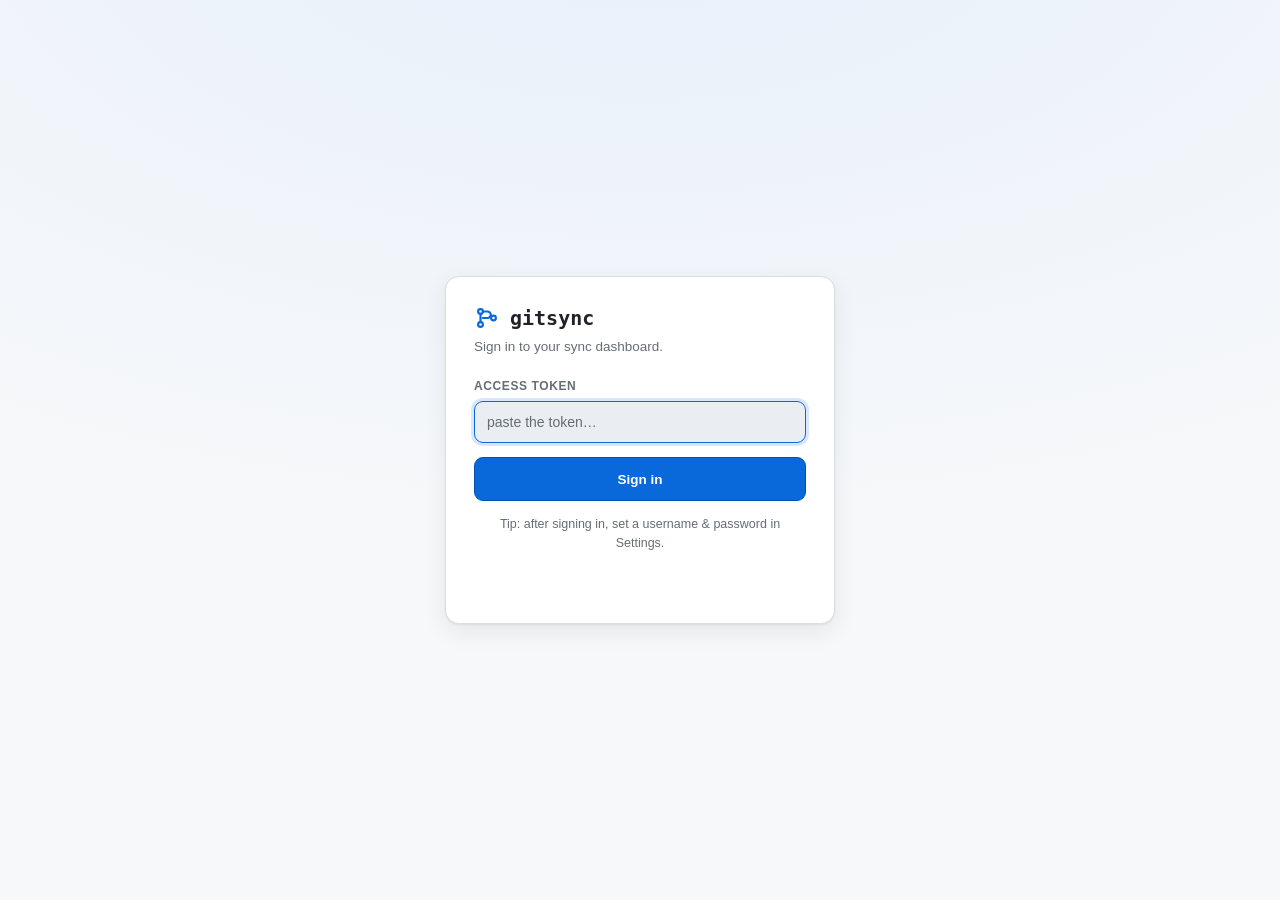
==== commit 89e44ce4: "fix: sessions, verified updates, collision-safe names, proxies, verify, metrics Round-3 audit fixes," ====
--- a/gitsync/webui/index.html
+++ b/gitsync/webui/index.html
@@ -1,10 +1,11 @@
 <!doctype html>
-<html lang="en" style="color-scheme: dark">
+<html lang="en">
 <head>
   <meta charset="utf-8">
   <meta name="viewport" content="width=device-width, initial-scale=1">
-  <meta name="color-scheme" content="dark">
+  <meta name="color-scheme" content="dark light">
   <meta name="theme-color" content="#0d1117">
+  <script src="theme.js"></script>
   <title>gitsync · Dashboard</title>
   <link rel="stylesheet" href="style.css">
   <link rel="icon" href="data:image/svg+xml,%3Csvg xmlns='http://www.w3.org/2000/svg' viewBox='0 0 24 24' fill='none' stroke='%236ea8fe' stroke-width='2' stroke-linecap='round'%3E%3Ccircle cx='6' cy='6' r='2.2'/%3E%3Ccircle cx='6' cy='18' r='2.2'/%3E%3Ccircle cx='18' cy='12' r='2.2'/%3E%3Cpath d='M6 8.2v7.6M8.2 6h4.3a3 3 0 0 1 3 3v0a3 3 0 0 1-3 3H8.2'/%3E%3C/svg%3E">
--- a/gitsync/webui/style.css
+++ b/gitsync/webui/style.css
@@ -1,7 +1,13 @@
-/* gitsync web UI — polished dark theme.
+/* gitsync web UI — dark by default, light on request.
    Keeps the design reference's variable + class names (so page renderers
    keep working) and elevates everything: a real app shell (icon sidebar +
-   sticky top bar), refined cards/tables/forms, skeleton loaders, toasts. */
+   sticky top bar), refined cards/tables/forms, skeleton loaders, toasts.
+
+   Theming: every colour is a custom property on :root. The default block is
+   the dark palette; a light palette replaces the same names. `data-theme` on
+   <html> (set by theme.js before first paint) is "light"/"dark", or absent
+   for "auto", in which case prefers-color-scheme decides. Pages no longer
+   hardcode `color-scheme: dark`, so form controls and scrollbars follow. */
 :root{
   color-scheme:dark;
   --bg:#0d1117; --side:#010409; --panel:#161b22; --panel2:#1b2230; --hover:#1f2632;
@@ -9,6 +15,8 @@
   --text:#e6edf3; --muted:#8b949e; --nav:#c9d1d9;
   --accent:#6ea8fe; --accent-strong:#388bfd; --accent-ink:#040c18;
   --ok:#3fb950; --bad:#f85149; --warn:#d29922;
+  --top-bg:rgba(13,17,23,.82);
+  --overlay:rgba(1,4,9,.75);
   --sans:-apple-system,BlinkMacSystemFont,"Segoe UI",Helvetica,Arial,sans-serif;
   --mono:ui-monospace,SFMono-Regular,"SF Mono",Menlo,Consolas,monospace;
   --shadow:0 1px 2px rgba(0,0,0,.4),0 8px 24px rgba(0,0,0,.25);
@@ -17,6 +25,32 @@
   --radius:12px;
   --radius-modal:14px;
   --radius-pill:99px;
+}
+/* auto (no data-theme) + a light OS */
+@media (prefers-color-scheme: light){
+  :root:not([data-theme="dark"]){
+    color-scheme:light;
+    --bg:#f6f8fa; --side:#eaeef2; --panel:#ffffff; --panel2:#f6f8fa; --hover:#eef1f4;
+    --line:#d8dee4; --line2:#c4ccd4;
+    --text:#1f2328; --muted:#656d76; --nav:#32383f;
+    --accent:#0969da; --accent-strong:#0550ae; --accent-ink:#ffffff;
+    --ok:#1a7f37; --bad:#cf222e; --warn:#9a6700;
+    --top-bg:rgba(246,248,250,.86);
+    --overlay:rgba(31,35,40,.45);
+    --shadow:0 1px 2px rgba(31,35,40,.07),0 8px 24px rgba(31,35,40,.08);
+  }
+}
+/* explicit choice wins over the OS */
+:root[data-theme="light"]{
+  color-scheme:light;
+  --bg:#f6f8fa; --side:#eaeef2; --panel:#ffffff; --panel2:#f6f8fa; --hover:#eef1f4;
+  --line:#d8dee4; --line2:#c4ccd4;
+  --text:#1f2328; --muted:#656d76; --nav:#32383f;
+  --accent:#0969da; --accent-strong:#0550ae; --accent-ink:#ffffff;
+  --ok:#1a7f37; --bad:#cf222e; --warn:#9a6700;
+  --top-bg:rgba(246,248,250,.86);
+  --overlay:rgba(31,35,40,.45);
+  --shadow:0 1px 2px rgba(31,35,40,.07),0 8px 24px rgba(31,35,40,.08);
 }
 *{box-sizing:border-box}
 ::selection{background:rgba(110,168,254,.25);color:var(--text)}
@@ -47,7 +81,7 @@
 .side .foot .meta{font:500 11px var(--mono);color:var(--muted);padding:4px 10px 8px}
 
 /* top bar */
-.top{position:sticky;top:0;z-index:30;display:flex;align-items:center;gap:12px;padding:10px 22px;background:rgba(13,17,23,.82);backdrop-filter:blur(10px);border-bottom:1px solid var(--line)}
+.top{position:sticky;top:0;z-index:30;display:flex;align-items:center;gap:12px;padding:10px 22px;background:var(--top-bg);backdrop-filter:blur(10px);border-bottom:1px solid var(--line)}
 .top .brand{font:600 15px var(--mono);display:flex;align-items:center;gap:8px;color:var(--text)}
 .top .brand svg{width:20px;height:20px;color:var(--accent)}
 .top .spacer{flex:1}
@@ -56,6 +90,8 @@
 .status.live .pip{background:var(--accent);box-shadow:0 0 0 0 rgba(110,168,254,.6);animation:pulse 1.4s infinite}
 .status.live{color:var(--text)}
 .status.ok .pip{background:var(--ok)}
+.status.warn .pip{background:var(--warn)}
+.status.warn{color:var(--warn);border-color:rgba(210,153,34,.45)}
 @keyframes pulse{70%{box-shadow:0 0 0 7px rgba(110,168,254,0)}100%{box-shadow:0 0 0 0 rgba(110,168,254,0)}}
 .topbar-progress{position:absolute;left:0;bottom:-1px;height:2px;width:0;background:linear-gradient(90deg,var(--accent),var(--accent-strong));transition:width .25s ease;z-index:31}
 
@@ -93,16 +129,19 @@
    direct <p class="label"> child of a card) */
 .card.collapsed>:not(.label){display:none}
 .card.collapsed{padding-bottom:8px}
-.min{background:transparent;border:0;color:var(--muted);cursor:pointer;padding:1px 3px;line-height:0;border-radius:var(--radius-sm);margin-left:auto}
+.min{background:transparent;border:0;color:var(--muted);cursor:pointer;padding:1px 3px;line-height:0;border-radius:var(--radius-sm);margin-left:auto;display:inline-flex;align-items:center;justify-content:center;min-width:32px;min-height:32px}
 .min:hover{color:var(--text)}
 .min svg{width:14px;height:14px}
-.linkbtn{background:none;border:0;padding:0;font:inherit;color:inherit;cursor:pointer;text-align:left}
+.linkbtn{background:none;border:0;padding:6px 4px;margin:-6px -4px;font:inherit;color:inherit;cursor:pointer;text-align:left;min-height:32px;display:inline-flex;align-items:center}
 .linkbtn:hover{color:var(--accent)}
 /* quick-reference rows: command and description align, wrap cleanly on phones */
 .qr{display:flex;flex-wrap:wrap;gap:2px 14px;align-items:baseline}
 .qr .c{font-weight:600;color:var(--text);white-space:nowrap}
 .qr .d{color:var(--muted)}
 .repo-list{margin:6px 0 0;padding:2px 0 2px 22px;display:flex;flex-direction:column;gap:1px;font-family:var(--mono);font-size:12px;color:var(--nav);max-height:260px;overflow:auto}
+/* [hidden] must win over .repo-list's display:flex, or the list never
+   collapses again after it is expanded */
+.repo-list[hidden]{display:none}
 .repo-list .r{display:flex;justify-content:space-between;gap:10px}
 .card .log{max-height:340px;overflow-y:auto}
 .label{font-size:12px;color:var(--muted);text-transform:uppercase;letter-spacing:.05em;margin:0 0 10px;font-weight:600;display:flex;align-items:center;gap:8px;flex-wrap:wrap}
@@ -227,7 +266,7 @@
 
 /* checkboxes */
 input[type="checkbox"]{accent-color:var(--accent);width:16px;height:16px;cursor:pointer;vertical-align:middle}
-.check{display:inline-flex;align-items:center;gap:8px;cursor:pointer;font-size:13.5px;color:var(--text);user-select:none}
+.check{display:inline-flex;align-items:center;gap:8px;cursor:pointer;font-size:13.5px;color:var(--text);user-select:none;min-height:32px}
 .check.danger-check input[type="checkbox"]{accent-color:var(--bad)}
 
 /* routes spacing and badges */
@@ -242,7 +281,7 @@
 #main:focus-visible{outline:2px solid var(--accent);outline-offset:2px}
 
 /* modal */
-.modal-backdrop{position:fixed;inset:0;background:rgba(1,4,9,.75);backdrop-filter:blur(6px);display:flex;align-items:center;justify-content:center;padding:18px;z-index:150;animation:fadein .15s ease}
+.modal-backdrop{position:fixed;inset:0;background:var(--overlay);backdrop-filter:blur(6px);display:flex;align-items:center;justify-content:center;padding:18px;z-index:150;animation:fadein .15s ease}
 .modal{background:var(--panel);border:1px solid var(--line2);border-radius:var(--radius-modal);box-shadow:var(--shadow),0 20px 48px rgba(0,0,0,.5);width:100%;max-width:440px;max-height:calc(100vh - 36px);display:flex;flex-direction:column;overflow:hidden;animation:popin .18s cubic-bezier(.16,1,.3,1)}
 .modal-head{display:flex;align-items:center;justify-content:space-between;gap:12px;padding:16px 20px;border-bottom:1px solid var(--line);flex:none}
 .modal-title{font-size:15.5px;font-weight:650;margin:0;color:var(--text);text-wrap:balance}
@@ -253,10 +292,38 @@
 
 /* respect reduced-motion: stop the infinite pip/shimmer animations */
 @media (prefers-reduced-motion: reduce){
-  .status.live .pip{animation:none}
+  .status.live .pip{animation:none;box-shadow:none}
   .skel{animation:none}
   .toast{animation:none}
   .spinner{animation:none}
   .modal-backdrop,.modal{animation:none;transition:none}
-  .btn,.progress>span{transition:none}
-}
+  .btn,.progress>span,.topbar-progress,tr,input,select,textarea{
+    transition:none}
+  *{scroll-behavior:auto}
+}
+
+/* full-width notice strip: an actionable warning above the page content.
+   The stale-sync banner uses it, but it is intentionally generic. */
+.banner{display:flex;align-items:flex-start;gap:11px;padding:12px 15px;margin:0 0 16px;border-radius:var(--radius-md);border:1px solid var(--line2);background:var(--panel2);color:var(--text);font-size:13.5px;line-height:1.5}
+.banner.warn{border-color:rgba(154,103,0,.45);background:rgba(210,153,34,.10)}
+:root[data-theme="light"] .banner.warn{background:rgba(154,103,0,.08)}
+.banner.bad{border-color:rgba(207,34,46,.45);background:rgba(248,81,73,.10)}
+.banner.ok{border-color:rgba(26,127,55,.45);background:rgba(63,185,80,.10)}
+.banner .banner-icon{flex:none;font-weight:700;line-height:1.4}
+.banner.warn .banner-icon{color:var(--warn)}
+.banner.bad .banner-icon{color:var(--bad)}
+.banner.ok .banner-icon{color:var(--ok)}
+.banner .banner-body{flex:1;min-width:0}
+.banner .banner-body strong{font-weight:650}
+.banner .banner-actions{display:flex;gap:8px;flex-wrap:wrap;margin-top:8px}
+.banner .banner-actions .btn{min-height:34px;padding:0 12px;font-size:12.5px}
+@media (max-width:640px){.banner{flex-wrap:wrap}}
+
+/* keyboard shortcut sheet (?) */
+kbd{display:inline-block;min-width:22px;padding:1px 6px;border:1px solid var(--line2);
+  border-bottom-width:2px;border-radius:5px;background:var(--panel2);
+  font:600 11.5px var(--mono,monospace);color:var(--text);text-align:center}
+.shortcuts{display:grid;gap:9px}
+.shortcuts>div{display:flex;align-items:baseline;gap:14px}
+.shortcuts>div>span:first-child{flex:none;min-width:70px}
+.shortcuts>div>span:last-child{color:var(--muted);font-size:12.5px}
